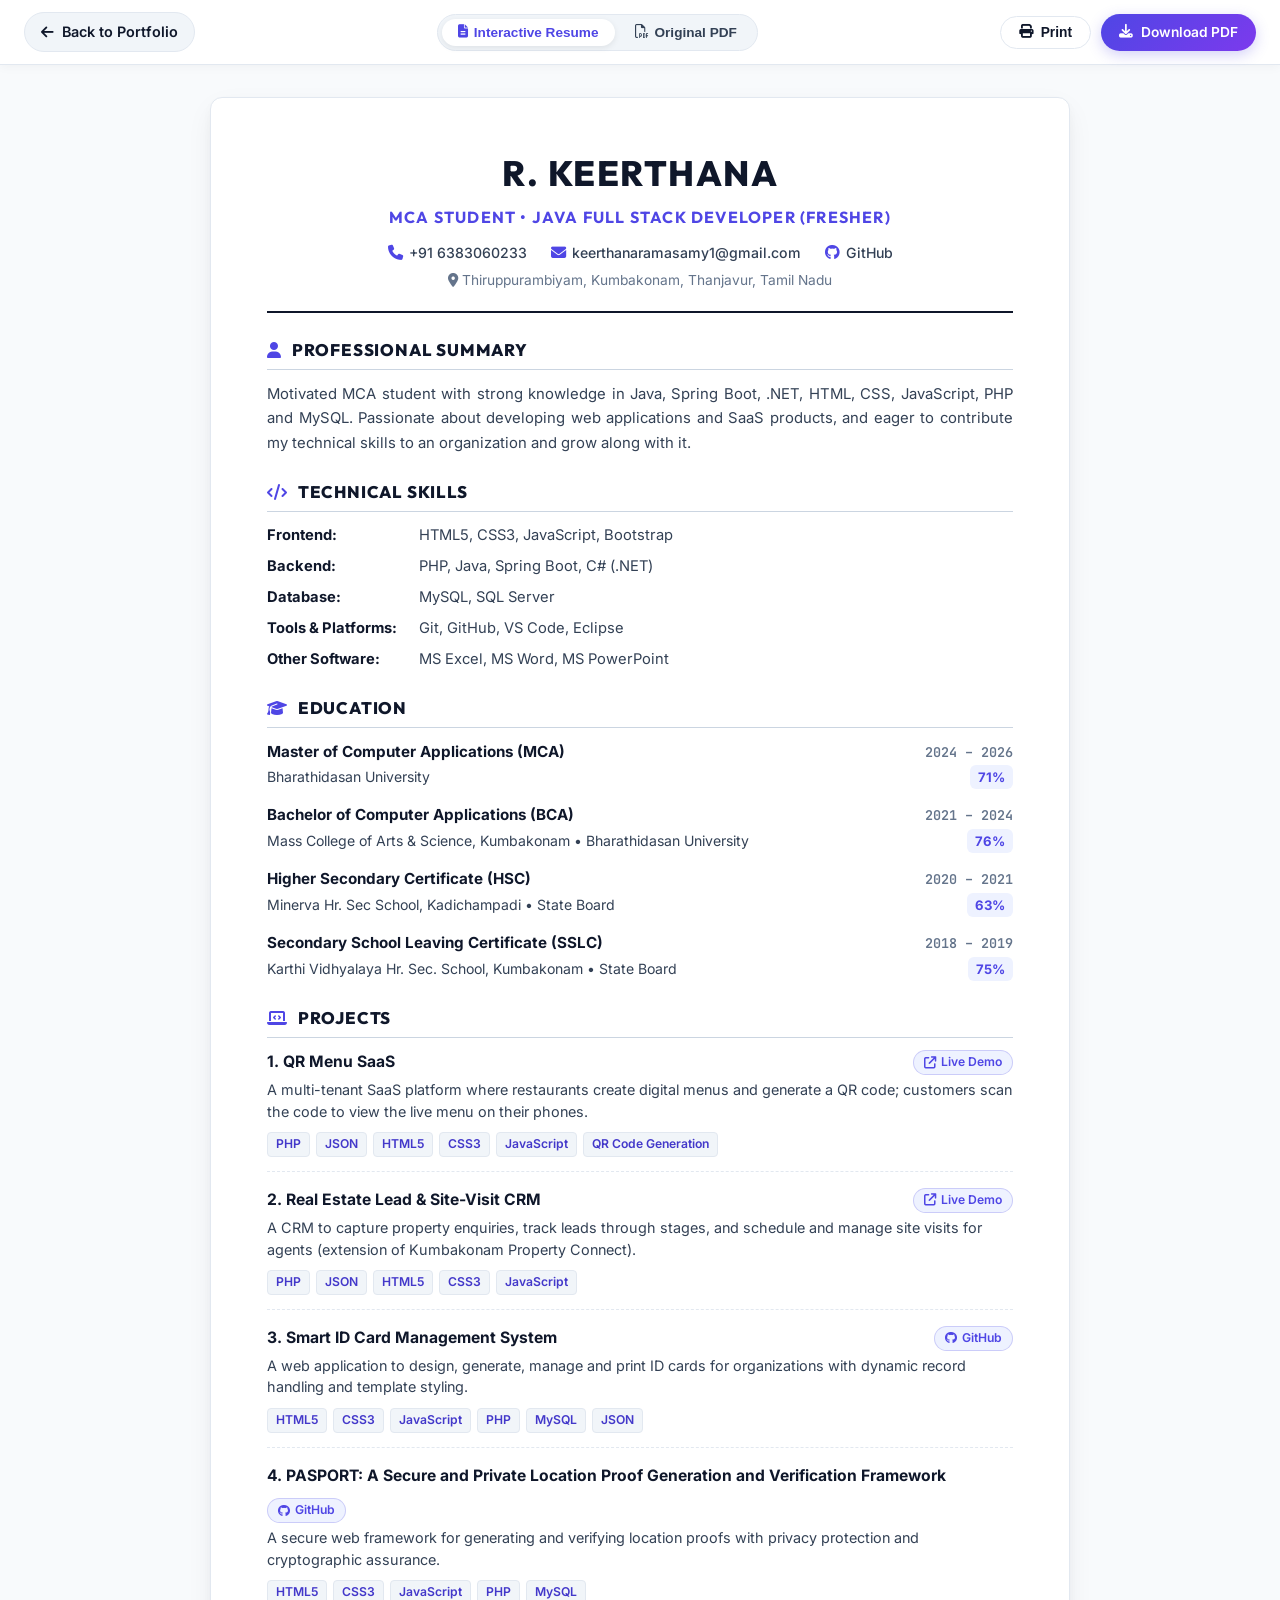
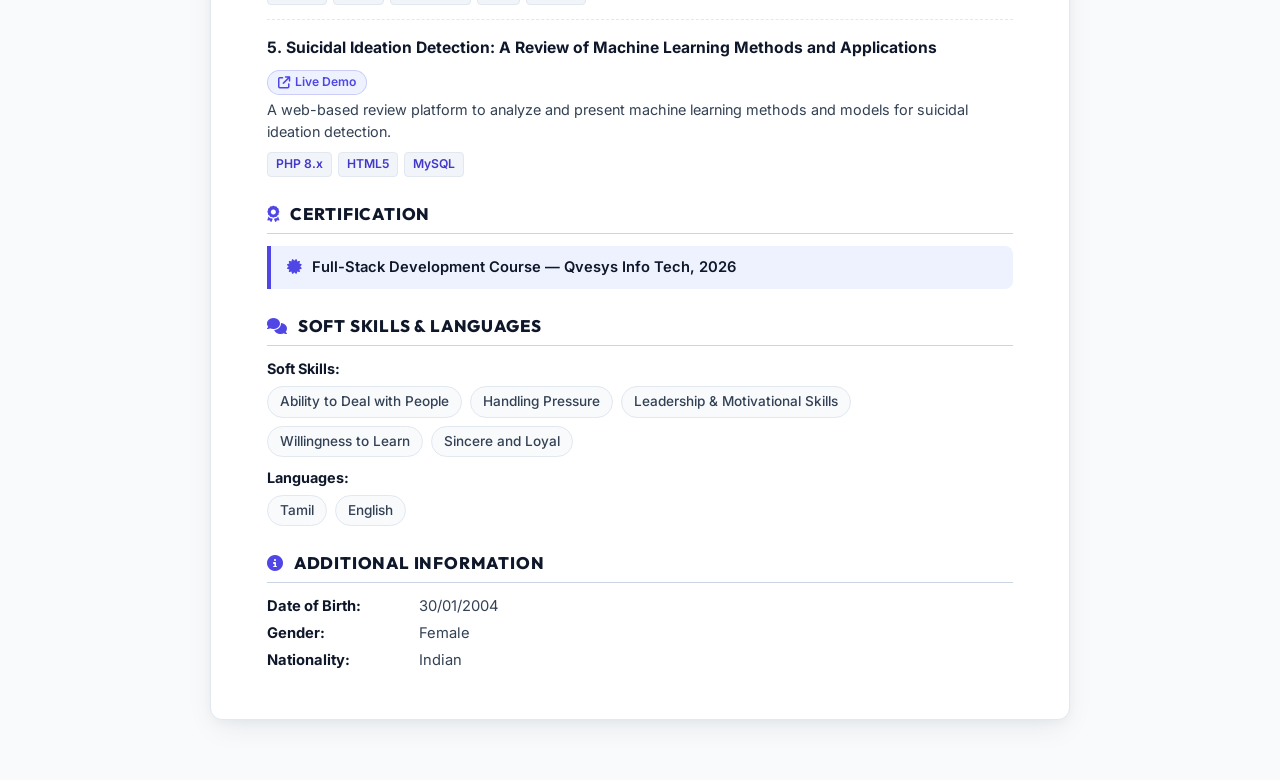
==== resume.html @ bbf3ba65 "first commit" ====
<!DOCTYPE html>
<html lang="en">

<head>
    <meta charset="UTF-8">
    <meta name="viewport" content="width=device-width, initial-scale=1.0">
    <title>R Keerthana — Resume | Java Full Stack Developer</title>

    <!-- Meta Description & SEO -->
    <meta name="description"
        content="Official Resume of R Keerthana - MCA Graduate & Java Full Stack Developer. View technical skills, academic projects, education, and credentials.">
    <meta name="author" content="R Keerthana">

    <!-- Fonts & Icons -->
    <link rel="preconnect" href="https://fonts.googleapis.com">
    <link rel="preconnect" href="https://fonts.gstatic.com" crossorigin>
    <link
        href="https://fonts.googleapis.com/css2?family=Outfit:wght@400;500;600;700;800&family=JetBrains+Mono:wght@400;500;600&family=Inter:wght@400;500;600;700&display=swap"
        rel="stylesheet">
    <link rel="stylesheet" href="https://cdnjs.cloudflare.com/ajax/libs/font-awesome/6.5.1/css/all.min.css">

    <style>
        :root {
            --primary: #4f46e5;
            --primary-dark: #4338ca;
            --primary-light: #eef2ff;
            --accent: #7c3aed;
            --text-main: #0f172a;
            --text-secondary: #334155;
            --text-muted: #64748b;
            --bg-page: #f8fafc;
            --bg-paper: #ffffff;
            --border-color: #e2e8f0;
            --border-strong: #cbd5e1;
            --tag-bg: #f1f5f9;
            --shadow-paper: 0 10px 30px -5px rgba(15, 23, 42, 0.08), 0 4px 12px -2px rgba(15, 23, 42, 0.04);
            --font-heading: 'Outfit', 'Inter', -apple-system, sans-serif;
            --font-body: 'Inter', -apple-system, sans-serif;
            --font-mono: 'JetBrains Mono', monospace;
        }

        * {
            box-sizing: border-box;
            margin: 0;
            padding: 0;
        }

        body {
            font-family: var(--font-body);
            color: var(--text-main);
            background-color: var(--bg-page);
            line-height: 1.55;
            -webkit-font-smoothing: antialiased;
        }

        /* Top Action Bar (Fixed / Sticky) */
        .resume-topbar {
            position: sticky;
            top: 0;
            z-index: 100;
            background: rgba(255, 255, 255, 0.95);
            backdrop-filter: blur(12px);
            -webkit-backdrop-filter: blur(12px);
            border-bottom: 1px solid var(--border-color);
            padding: 12px 24px;
            display: flex;
            align-items: center;
            justify-content: space-between;
            gap: 16px;
            box-shadow: 0 2px 10px rgba(0, 0, 0, 0.04);
        }

        .resume-nav-back {
            display: inline-flex;
            align-items: center;
            gap: 8px;
            text-decoration: none;
            color: var(--text-main);
            font-weight: 600;
            font-size: 0.9rem;
            padding: 8px 16px;
            border-radius: 999px;
            background: #f1f5f9;
            border: 1px solid var(--border-color);
            transition: all 0.2s ease;
        }

        .resume-nav-back:hover {
            background: var(--primary-light);
            color: var(--primary);
            border-color: var(--primary);
            transform: translateX(-2px);
        }

        .view-mode-tabs {
            display: inline-flex;
            background: #f1f5f9;
            padding: 4px;
            border-radius: 999px;
            border: 1px solid var(--border-color);
            gap: 4px;
        }

        .mode-tab-btn {
            border: none;
            background: transparent;
            padding: 6px 16px;
            border-radius: 999px;
            font-size: 0.85rem;
            font-weight: 600;
            color: var(--text-secondary);
            cursor: pointer;
            transition: all 0.2s ease;
            display: inline-flex;
            align-items: center;
            gap: 6px;
        }

        .mode-tab-btn.active {
            background: #ffffff;
            color: var(--primary);
            box-shadow: 0 2px 6px rgba(0, 0, 0, 0.08);
        }

        .resume-actions {
            display: flex;
            align-items: center;
            gap: 10px;
        }

        .btn-action {
            display: inline-flex;
            align-items: center;
            gap: 8px;
            font-size: 0.86rem;
            font-weight: 600;
            padding: 8px 18px;
            border-radius: 999px;
            text-decoration: none;
            cursor: pointer;
            border: none;
            transition: all 0.2s ease;
        }

        .btn-print {
            background: #ffffff;
            color: var(--text-main);
            border: 1px solid var(--border-color);
        }

        .btn-print:hover {
            background: #f8fafc;
            border-color: var(--text-muted);
        }

        .btn-download {
            background: linear-gradient(135deg, var(--primary) 0%, var(--accent) 100%);
            color: #ffffff;
            box-shadow: 0 4px 14px rgba(79, 70, 229, 0.25);
        }

        .btn-download:hover {
            opacity: 0.95;
            transform: translateY(-1px);
            box-shadow: 0 6px 18px rgba(79, 70, 229, 0.35);
        }

        /* Page Container */
        .resume-container {
            max-width: 900px;
            margin: 32px auto 60px;
            padding: 0 20px;
        }

        /* Document Paper */
        .resume-paper {
            background: var(--bg-paper);
            border-radius: 12px;
            box-shadow: var(--shadow-paper);
            border: 1px solid var(--border-color);
            padding: 48px 56px;
            position: relative;
        }

        /* Resume Header */
        .res-header {
            text-align: center;
            border-bottom: 2px solid #0f172a;
            padding-bottom: 20px;
            margin-bottom: 24px;
        }

        .res-name {
            font-family: var(--font-heading);
            font-size: 2.2rem;
            font-weight: 800;
            letter-spacing: 1.5px;
            color: #0f172a;
            text-transform: uppercase;
            margin-bottom: 4px;
        }

        .res-role {
            font-family: var(--font-heading);
            font-size: 1rem;
            font-weight: 700;
            color: var(--primary);
            letter-spacing: 1.2px;
            text-transform: uppercase;
            margin-bottom: 12px;
        }

        .res-contact-bar {
            display: flex;
            flex-wrap: wrap;
            align-items: center;
            justify-content: center;
            gap: 16px 24px;
            font-size: 0.88rem;
            color: var(--text-secondary);
        }

        .res-contact-item {
            display: inline-flex;
            align-items: center;
            gap: 6px;
            text-decoration: none;
            color: var(--text-secondary);
            font-weight: 500;
        }

        .res-contact-item i {
            color: var(--primary);
            font-size: 0.95rem;
        }

        a.res-contact-item:hover {
            color: var(--primary);
            text-decoration: underline;
        }

        .res-location {
            color: var(--text-muted);
            font-size: 0.86rem;
            margin-top: 6px;
        }

        /* Section Headings */
        .res-section {
            margin-bottom: 24px;
        }

        .res-section-title {
            font-family: var(--font-heading);
            font-size: 1.05rem;
            font-weight: 800;
            color: #0f172a;
            text-transform: uppercase;
            letter-spacing: 0.8px;
            display: flex;
            align-items: center;
            gap: 10px;
            border-bottom: 1.5px solid var(--border-strong);
            padding-bottom: 6px;
            margin-bottom: 12px;
        }

        .res-section-title i {
            color: var(--primary);
            font-size: 1rem;
        }

        .res-section-body {
            color: var(--text-secondary);
            font-size: 0.93rem;
        }

        /* Summary */
        .res-summary-text {
            line-height: 1.65;
            color: var(--text-secondary);
            font-size: 0.93rem;
            text-align: justify;
        }

        /* Technical Skills */
        .skills-grid {
            display: flex;
            flex-direction: column;
            gap: 8px;
        }

        .skill-row {
            display: grid;
            grid-template-columns: 140px 1fr;
            align-items: baseline;
            gap: 12px;
            font-size: 0.92rem;
        }

        .skill-category {
            font-weight: 700;
            color: #0f172a;
        }

        .skill-list {
            color: var(--text-secondary);
        }

        /* Education */
        .edu-item {
            margin-bottom: 14px;
        }

        .edu-item:last-child {
            margin-bottom: 0;
        }

        .edu-header {
            display: flex;
            justify-content: space-between;
            align-items: baseline;
            flex-wrap: wrap;
            gap: 4px;
            margin-bottom: 2px;
        }

        .edu-degree {
            font-weight: 700;
            color: #0f172a;
            font-size: 0.95rem;
        }

        .edu-dates {
            font-family: var(--font-mono);
            font-size: 0.84rem;
            color: var(--text-muted);
            font-weight: 600;
        }

        .edu-sub {
            display: flex;
            justify-content: space-between;
            align-items: center;
            font-size: 0.88rem;
            color: var(--text-secondary);
        }

        .edu-score {
            font-weight: 700;
            color: var(--primary);
            background: var(--primary-light);
            padding: 2px 8px;
            border-radius: 6px;
            font-size: 0.82rem;
        }

        /* Projects */
        .project-item {
            margin-bottom: 16px;
            padding-bottom: 14px;
            border-bottom: 1px dashed var(--border-color);
        }

        .project-item:last-child {
            margin-bottom: 0;
            padding-bottom: 0;
            border-bottom: none;
        }

        .proj-header-row {
            display: flex;
            align-items: center;
            justify-content: space-between;
            gap: 10px;
            margin-bottom: 4px;
            flex-wrap: wrap;
        }

        .proj-name {
            font-weight: 700;
            font-size: 0.98rem;
            color: #0f172a;
            margin-bottom: 0;
        }

        .proj-demo-link {
            display: inline-flex;
            align-items: center;
            gap: 5px;
            font-size: 0.76rem;
            font-weight: 600;
            color: var(--primary);
            background: var(--primary-light);
            border: 1px solid rgba(79, 70, 229, 0.22);
            padding: 2px 10px;
            border-radius: 999px;
            text-decoration: none;
            transition: all 0.2s ease;
        }

        .proj-demo-link:hover {
            background: var(--primary);
            color: #ffffff;
        }

        .proj-desc {
            font-size: 0.9rem;
            color: var(--text-secondary);
            margin-bottom: 6px;
            line-height: 1.5;
        }

        .proj-tech {
            font-size: 0.84rem;
            color: var(--text-muted);
        }

        .proj-tech strong {
            color: var(--text-main);
        }

        .proj-tech-badges {
            display: inline-flex;
            flex-wrap: wrap;
            gap: 6px;
            margin-top: 4px;
        }

        .tech-pill {
            display: inline-block;
            background: #f1f5f9;
            color: var(--primary-dark);
            font-size: 0.76rem;
            font-weight: 600;
            padding: 2px 8px;
            border-radius: 4px;
            border: 1px solid #e2e8f0;
        }

        /* Soft Skills & Extra Info */
        .info-list {
            list-style: none;
            display: flex;
            flex-wrap: wrap;
            gap: 8px;
        }

        .info-pill {
            background: #f8fafc;
            border: 1px solid var(--border-color);
            padding: 4px 12px;
            border-radius: 999px;
            font-size: 0.85rem;
            color: var(--text-secondary);
            font-weight: 500;
        }

        .cert-card {
            background: var(--primary-light);
            border-left: 4px solid var(--primary);
            padding: 10px 16px;
            border-radius: 0 8px 8px 0;
            font-weight: 600;
            font-size: 0.92rem;
            color: #0f172a;
        }

        /* PDF Viewer Container (Hidden by default, activated via tab) */
        .pdf-viewer-view {
            display: none;
            width: 100%;
            height: calc(100vh - 120px);
            min-height: 700px;
            border: 1px solid var(--border-color);
            border-radius: 12px;
            box-shadow: var(--shadow-paper);
            background: #ffffff;
            overflow: hidden;
        }

        .pdf-viewer-view iframe {
            width: 100%;
            height: 100%;
            border: none;
        }

        /* Responsive Breakpoints */
        @media (max-width: 768px) {
            .resume-topbar {
                flex-wrap: wrap;
                padding: 10px 16px;
            }

            .resume-paper {
                padding: 28px 20px;
            }

            .res-name {
                font-size: 1.6rem;
            }

            .res-contact-bar {
                flex-direction: column;
                gap: 8px;
            }

            .skill-row {
                grid-template-columns: 1fr;
                gap: 2px;
            }

            .view-mode-tabs {
                order: 3;
                width: 100%;
                justify-content: center;
            }
        }

        /* Print Mode Formatting */
        @media print {
            .resume-topbar {
                display: none !important;
            }

            body {
                background: #ffffff !important;
                color: #000000 !important;
            }

            .resume-container {
                max-width: 100% !important;
                margin: 0 !important;
                padding: 0 !important;
            }

            .resume-paper {
                box-shadow: none !important;
                border: none !important;
                padding: 0 !important;
                border-radius: 0 !important;
            }

            .pdf-viewer-view {
                display: none !important;
            }

            .interactive-view {
                display: block !important;
            }

            .tech-pill {
                border: 1px solid #ccc !important;
                background: transparent !important;
                color: #000 !important;
            }

            .res-section {
                page-break-inside: avoid;
            }
        }
    </style>
</head>

<body>

    <!-- Sticky Navigation & Action Toolbar -->
    <header class="resume-topbar">
        <a href="index.html" class="resume-nav-back">
            <i class="fa-solid fa-arrow-left"></i> Back to Portfolio
        </a>

        <!-- Switcher between Web View and Original PDF View -->
        <div class="view-mode-tabs">
            <button class="mode-tab-btn active" id="tab-web" onclick="switchMode('web')">
                <i class="fa-solid fa-file-lines"></i> Interactive Resume
            </button>
            <button class="mode-tab-btn" id="tab-pdf" onclick="switchMode('pdf')">
                <i class="fa-regular fa-file-pdf"></i> Original PDF
            </button>
        </div>

        <!-- Action Buttons -->
        <div class="resume-actions">
            <button class="btn-action btn-print" onclick="window.print()" title="Print Resume">
                <i class="fa-solid fa-print"></i> Print
            </button>
            <a href="Keerthana_R_Resume_Updated (1).pdf" download="Keerthana_R_Resume.pdf"
                class="btn-action btn-download" title="Download Official PDF">
                <i class="fa-solid fa-download"></i> Download PDF
            </a>
        </div>
    </header>

    <div class="resume-container">

        <!-- ================= 1. INTERACTIVE WEB RESUME ================= -->
        <main class="resume-paper interactive-view" id="interactive-resume-view">

            <!-- Header Section -->
            <header class="res-header">
                <h1 class="res-name">R. Keerthana</h1>
                <p class="res-role">MCA Student &bull; Java Full Stack Developer (Fresher)</p>
                <div class="res-contact-bar">
                    <a href="tel:+916383060233" class="res-contact-item">
                        <i class="fa-solid fa-phone"></i> +91 6383060233
                    </a>
                    <a href="mailto:keerthanaramasamy1@gmail.com" class="res-contact-item">
                        <i class="fa-solid fa-envelope"></i> keerthanaramasamy1@gmail.com
                    </a>
                    <a href="https://github.com/keerthanaramasamy3001-commits" target="_blank" class="res-contact-item">
                        <i class="fa-brands fa-github"></i> GitHub
                    </a>
                </div>
                <p class="res-location">
                    <i class="fa-solid fa-location-dot"></i> Thiruppurambiyam, Kumbakonam, Thanjavur, Tamil Nadu
                </p>
            </header>

            <!-- Professional Summary -->
            <section class="res-section">
                <h2 class="res-section-title">
                    <i class="fa-solid fa-user"></i> Professional Summary
                </h2>
                <div class="res-section-body">
                    <p class="res-summary-text">
                        Motivated MCA student with strong knowledge in Java, Spring Boot, .NET, HTML, CSS, JavaScript,
                        PHP
                        and MySQL. Passionate about developing web applications and SaaS products, and eager to
                        contribute
                        my technical skills to an organization and grow along with it.
                    </p>
                </div>
            </section>

            <!-- Technical Skills -->
            <section class="res-section">
                <h2 class="res-section-title">
                    <i class="fa-solid fa-code"></i> Technical Skills
                </h2>
                <div class="res-section-body">
                    <div class="skills-grid">
                        <div class="skill-row">
                            <span class="skill-category">Frontend:</span>
                            <span class="skill-list">HTML5, CSS3, JavaScript, Bootstrap</span>
                        </div>
                        <div class="skill-row">
                            <span class="skill-category">Backend:</span>
                            <span class="skill-list">PHP, Java, Spring Boot, C# (.NET)</span>
                        </div>
                        <div class="skill-row">
                            <span class="skill-category">Database:</span>
                            <span class="skill-list">MySQL, SQL Server</span>
                        </div>
                        <div class="skill-row">
                            <span class="skill-category">Tools &amp; Platforms:</span>
                            <span class="skill-list">Git, GitHub, VS Code, Eclipse</span>
                        </div>
                        <div class="skill-row">
                            <span class="skill-category">Other Software:</span>
                            <span class="skill-list">MS Excel, MS Word, MS PowerPoint</span>
                        </div>
                    </div>
                </div>
            </section>

            <!-- Education -->
            <section class="res-section">
                <h2 class="res-section-title">
                    <i class="fa-solid fa-graduation-cap"></i> Education
                </h2>
                <div class="res-section-body">

                    <div class="edu-item">
                        <div class="edu-header">
                            <span class="edu-degree">Master of Computer Applications (MCA)</span>
                            <span class="edu-dates">2024 – 2026</span>
                        </div>
                        <div class="edu-sub">
                            <span>Bharathidasan University</span>
                            <span class="edu-score">71%</span>
                        </div>
                    </div>

                    <div class="edu-item">
                        <div class="edu-header">
                            <span class="edu-degree">Bachelor of Computer Applications (BCA)</span>
                            <span class="edu-dates">2021 – 2024</span>
                        </div>
                        <div class="edu-sub">
                            <span>Mass College of Arts &amp; Science, Kumbakonam &bull; Bharathidasan University</span>
                            <span class="edu-score">76%</span>
                        </div>
                    </div>

                    <div class="edu-item">
                        <div class="edu-header">
                            <span class="edu-degree">Higher Secondary Certificate (HSC)</span>
                            <span class="edu-dates">2020 – 2021</span>
                        </div>
                        <div class="edu-sub">
                            <span>Minerva Hr. Sec School, Kadichampadi &bull; State Board</span>
                            <span class="edu-score">63%</span>
                        </div>
                    </div>

                    <div class="edu-item">
                        <div class="edu-header">
                            <span class="edu-degree">Secondary School Leaving Certificate (SSLC)</span>
                            <span class="edu-dates">2018 – 2019</span>
                        </div>
                        <div class="edu-sub">
                            <span>Karthi Vidhyalaya Hr. Sec. School, Kumbakonam &bull; State Board</span>
                            <span class="edu-score">75%</span>
                        </div>
                    </div>

                </div>
            </section>

            <!-- Projects -->
            <section class="res-section">
                <h2 class="res-section-title">
                    <i class="fa-solid fa-laptop-code"></i> Projects
                </h2>
                <div class="res-section-body">

                    <div class="project-item">
                        <div class="proj-header-row">
                            <h3 class="proj-name">1. QR Menu SaaS</h3>
                            <a href="https://keerthana01.freepage.cc/qr-menu/" target="_blank" class="proj-demo-link"
                                title="Open Live Demo">
                                <i class="fa-solid fa-arrow-up-right-from-square"></i> Live Demo
                            </a>
                        </div>
                        <p class="proj-desc">
                            A multi-tenant SaaS platform where restaurants create digital menus and generate a QR code;
                            customers scan the code to view the live menu on their phones.
                        </p>
                        <div class="proj-tech">
                            <div class="proj-tech-badges">
                                <span class="tech-pill">PHP</span>
                                <span class="tech-pill">JSON</span>
                                <span class="tech-pill">HTML5</span>
                                <span class="tech-pill">CSS3</span>
                                <span class="tech-pill">JavaScript</span>
                                <span class="tech-pill">QR Code Generation</span>
                            </div>
                        </div>
                    </div>

                    <div class="project-item">
                        <div class="proj-header-row">
                            <h3 class="proj-name">2. Real Estate Lead &amp; Site-Visit CRM</h3>
                            <a href="https://keerthana01.freepage.cc/realestatecrm/" target="_blank"
                                class="proj-demo-link" title="Open Live Demo">
                                <i class="fa-solid fa-arrow-up-right-from-square"></i> Live Demo
                            </a>
                        </div>
                        <p class="proj-desc">
                            A CRM to capture property enquiries, track leads through stages, and schedule and manage
                            site
                            visits for agents (extension of Kumbakonam Property Connect).
                        </p>
                        <div class="proj-tech">
                            <div class="proj-tech-badges">
                                <span class="tech-pill">PHP</span>
                                <span class="tech-pill">JSON</span>
                                <span class="tech-pill">HTML5</span>
                                <span class="tech-pill">CSS3</span>
                                <span class="tech-pill">JavaScript</span>
                            </div>
                        </div>
                    </div>

                    <div class="project-item">
                        <div class="proj-header-row">
                            <h3 class="proj-name">3. Smart ID Card Management System</h3>
                            <a href="https://github.com/keerthanaramasamy3001-commits/IDCARD-" target="_blank"
                                class="proj-demo-link" title="Open GitHub Repository">
                                <i class="fa-brands fa-github"></i> GitHub
                            </a>
                        </div>
                        <p class="proj-desc">
                            A web application to design, generate, manage and print ID cards for organizations with
                            dynamic record handling and template styling.
                        </p>
                        <div class="proj-tech">
                            <div class="proj-tech-badges">
                                <span class="tech-pill">HTML5</span>
                                <span class="tech-pill">CSS3</span>
                                <span class="tech-pill">JavaScript</span>
                                <span class="tech-pill">PHP</span>
                                <span class="tech-pill">MySQL</span>
                                <span class="tech-pill">JSON</span>
                            </div>
                        </div>
                    </div>

                    <div class="project-item">
                        <div class="proj-header-row">
                            <h3 class="proj-name">4. PASPORT: A Secure and Private Location Proof Generation and
                                Verification Framework</h3>
                            <a href="https://github.com/keerthanaramasamy3001-commits/passport" target="_blank"
                                class="proj-demo-link" title="Open GitHub Repository">
                                <i class="fa-brands fa-github"></i> GitHub
                            </a>
                        </div>
                        <p class="proj-desc">
                            A secure web framework for generating and verifying location proofs with privacy protection
                            and cryptographic assurance.
                        </p>
                        <div class="proj-tech">
                            <div class="proj-tech-badges">
                                <span class="tech-pill">HTML5</span>
                                <span class="tech-pill">CSS3</span>
                                <span class="tech-pill">JavaScript</span>
                                <span class="tech-pill">PHP</span>
                                <span class="tech-pill">MySQL</span>
                            </div>
                        </div>
                    </div>

                    <div class="project-item">
                        <div class="proj-header-row">
                            <h3 class="proj-name">5. Suicidal Ideation Detection: A Review of Machine Learning Methods
                                and
                                Applications</h3>
                            <a href="https://keerthana01.freepage.cc/project2/" target="_blank" class="proj-demo-link"
                                title="Open Live Demo">
                                <i class="fa-solid fa-arrow-up-right-from-square"></i> Live Demo
                            </a>
                        </div>
                        <p class="proj-desc">
                            A web-based review platform to analyze and present machine learning methods and models for
                            suicidal ideation detection.
                        </p>
                        <div class="proj-tech">
                            <div class="proj-tech-badges">
                                <span class="tech-pill">PHP 8.x</span>
                                <span class="tech-pill">HTML5</span>
                                <span class="tech-pill">MySQL</span>
                            </div>
                        </div>
                    </div>

                </div>
            </section>

            <!-- Certifications -->
            <section class="res-section">
                <h2 class="res-section-title">
                    <i class="fa-solid fa-award"></i> Certification
                </h2>
                <div class="res-section-body">
                    <div class="cert-card">
                        <i class="fa-solid fa-certificate" style="color: var(--primary); margin-right: 6px;"></i>
                        Full-Stack Development Course &mdash; Qvesys Info Tech, 2026
                    </div>
                </div>
            </section>

            <!-- Soft Skills & Languages -->
            <section class="res-section">
                <h2 class="res-section-title">
                    <i class="fa-solid fa-comments"></i> Soft Skills &amp; Languages
                </h2>
                <div class="res-section-body" style="display: flex; flex-direction: column; gap: 10px;">
                    <div>
                        <strong style="font-size: 0.9rem; color: #0f172a; display: block; margin-bottom: 6px;">Soft
                            Skills:</strong>
                        <div class="info-list">
                            <span class="info-pill">Ability to Deal with People</span>
                            <span class="info-pill">Handling Pressure</span>
                            <span class="info-pill">Leadership &amp; Motivational Skills</span>
                            <span class="info-pill">Willingness to Learn</span>
                            <span class="info-pill">Sincere and Loyal</span>
                        </div>
                    </div>
                    <div>
                        <strong
                            style="font-size: 0.9rem; color: #0f172a; display: block; margin-bottom: 6px;">Languages:</strong>
                        <div class="info-list">
                            <span class="info-pill">Tamil</span>
                            <span class="info-pill">English</span>
                        </div>
                    </div>
                </div>
            </section>

            <!-- Additional Information -->
            <section class="res-section" style="margin-bottom: 0;">
                <h2 class="res-section-title">
                    <i class="fa-solid fa-circle-info"></i> Additional Information
                </h2>
                <div class="res-section-body">
                    <div class="skill-row" style="margin-bottom: 4px;">
                        <span class="skill-category">Date of Birth:</span>
                        <span class="skill-list">30/01/2004</span>
                    </div>
                    <div class="skill-row" style="margin-bottom: 4px;">
                        <span class="skill-category">Gender:</span>
                        <span class="skill-list">Female</span>
                    </div>
                    <div class="skill-row">
                        <span class="skill-category">Nationality:</span>
                        <span class="skill-list">Indian</span>
                    </div>
                </div>
            </section>

        </main>

        <!-- ================= 2. ORIGINAL PDF VIEWER ================= -->
        <div class="pdf-viewer-view" id="pdf-resume-view">
            <iframe src="Keerthana_R_Resume_Updated%20(1).pdf#toolbar=1" title="Keerthana R Resume PDF Viewer"></iframe>
        </div>

    </div>

    <script>
        function switchMode(mode) {
            const webView = document.getElementById('interactive-resume-view');
            const pdfView = document.getElementById('pdf-resume-view');
            const tabWeb = document.getElementById('tab-web');
            const tabPdf = document.getElementById('tab-pdf');

            if (mode === 'pdf') {
                webView.style.display = 'none';
                pdfView.style.display = 'block';
                tabPdf.classList.add('active');
                tabWeb.classList.remove('active');
            } else {
                pdfView.style.display = 'none';
                webView.style.display = 'block';
                tabWeb.classList.add('active');
                tabPdf.classList.remove('active');
            }
        }
    </script>

</body>

</html>
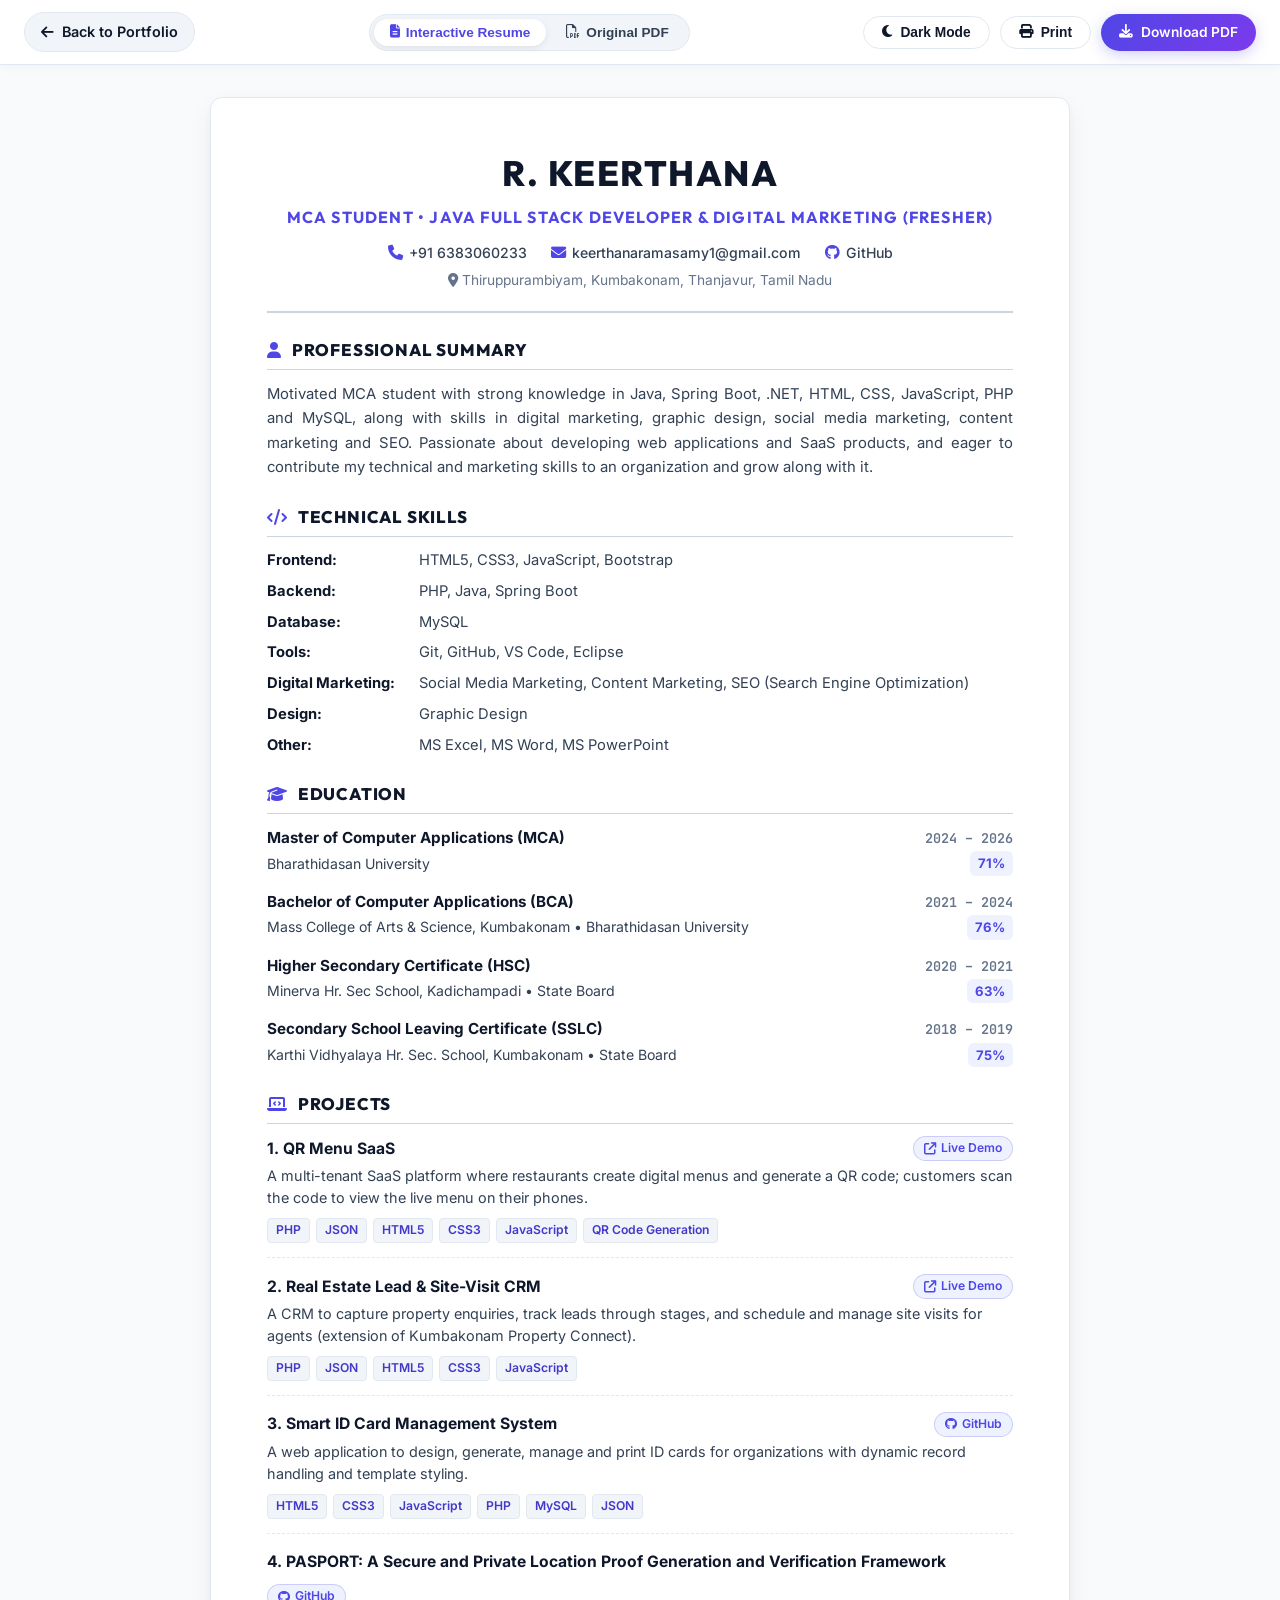
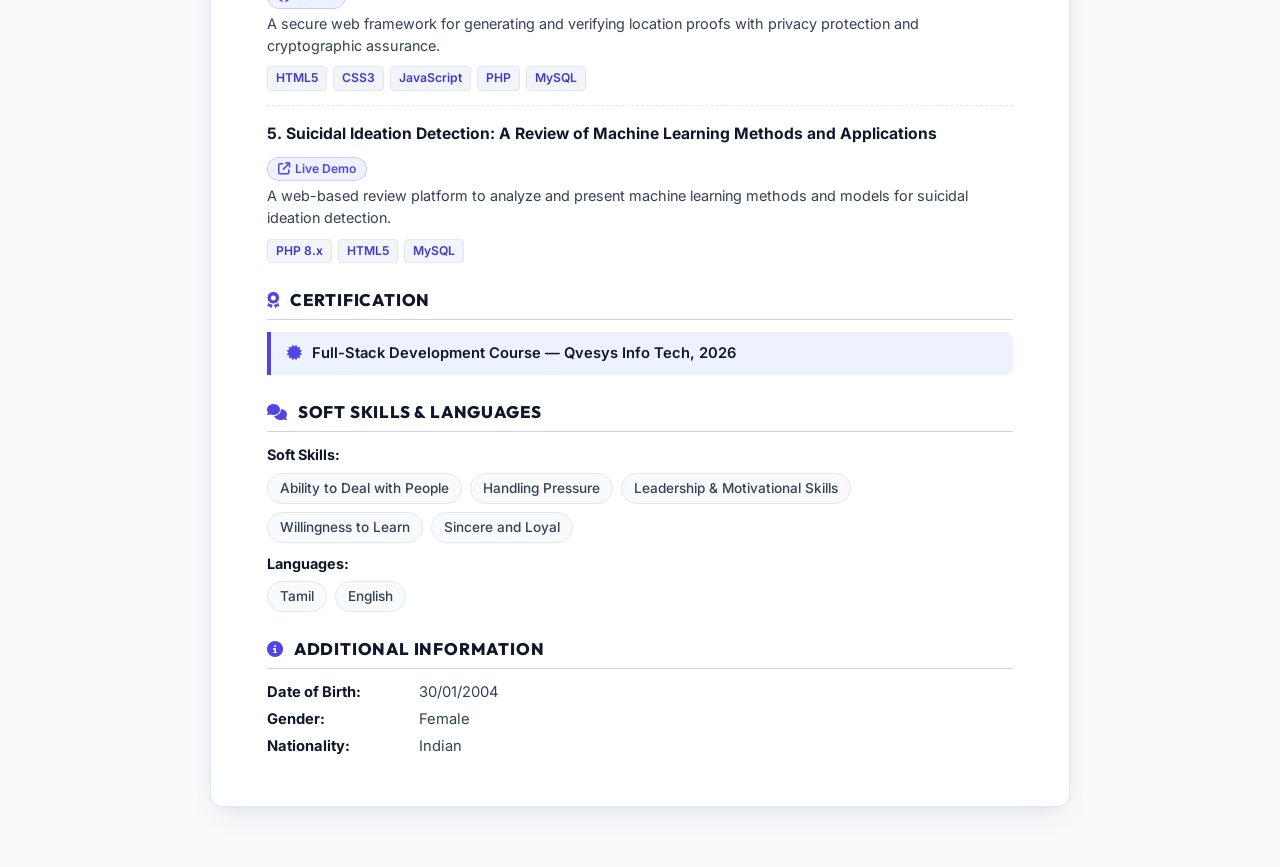
==== commit dc6e0895: "Enhance resume with digital marketing skills and theme toggle Updated the resume to include digital " ====
--- a/resume.html
+++ b/resume.html
@@ -4,11 +4,11 @@
 <head>
     <meta charset="UTF-8">
     <meta name="viewport" content="width=device-width, initial-scale=1.0">
-    <title>R Keerthana — Resume | Java Full Stack Developer</title>
+    <title>R Keerthana — Resume | Java Full Stack Developer &amp; Digital Marketing</title>
 
     <!-- Meta Description & SEO -->
     <meta name="description"
-        content="Official Resume of R Keerthana - MCA Graduate & Java Full Stack Developer. View technical skills, academic projects, education, and credentials.">
+        content="Official Resume of R Keerthana - MCA Student, Java Full Stack Developer & Digital Marketing (Fresher). View technical skills, academic projects, education, and credentials.">
     <meta name="author" content="R Keerthana">
 
     <!-- Fonts & Icons -->
@@ -19,8 +19,19 @@
         rel="stylesheet">
     <link rel="stylesheet" href="https://cdnjs.cloudflare.com/ajax/libs/font-awesome/6.5.1/css/all.min.css">
 
+    <script>
+        (function () {
+            try {
+                var theme = localStorage.getItem('keerthana-theme') ||
+                    (window.matchMedia && window.matchMedia('(prefers-color-scheme: dark)').matches ? 'dark' : 'light');
+                document.documentElement.setAttribute('data-theme', theme);
+            } catch (e) { }
+        })();
+    </script>
+
     <style>
-        :root {
+        :root,
+        [data-theme="light"] {
             --primary: #4f46e5;
             --primary-dark: #4338ca;
             --primary-light: #eef2ff;
@@ -39,6 +50,22 @@
             --font-mono: 'JetBrains Mono', monospace;
         }
 
+        [data-theme="dark"] {
+            --primary: #818cf8;
+            --primary-dark: #a5b4fc;
+            --primary-light: rgba(99, 102, 241, 0.18);
+            --accent: #c084fc;
+            --text-main: #f8fafc;
+            --text-secondary: #cbd5e1;
+            --text-muted: #94a3b8;
+            --bg-page: #0b0f19;
+            --bg-paper: #111827;
+            --border-color: #1f293d;
+            --border-strong: #334155;
+            --tag-bg: #1e293b;
+            --shadow-paper: 0 16px 40px -10px rgba(0, 0, 0, 0.55), 0 4px 14px -2px rgba(0, 0, 0, 0.35);
+        }
+
         * {
             box-sizing: border-box;
             margin: 0;
@@ -51,6 +78,7 @@
             background-color: var(--bg-page);
             line-height: 1.55;
             -webkit-font-smoothing: antialiased;
+            transition: background-color 0.25s ease, color 0.25s ease;
         }
 
         /* Top Action Bar (Fixed / Sticky) */
@@ -68,6 +96,13 @@
             justify-content: space-between;
             gap: 16px;
             box-shadow: 0 2px 10px rgba(0, 0, 0, 0.04);
+            transition: background-color 0.25s ease, border-color 0.25s ease, box-shadow 0.25s ease;
+        }
+
+        [data-theme="dark"] .resume-topbar {
+            background: rgba(17, 24, 39, 0.95);
+            border-bottom: 1px solid var(--border-color);
+            box-shadow: 0 4px 20px rgba(0, 0, 0, 0.45);
         }
 
         .resume-nav-back {
@@ -85,6 +120,12 @@
             transition: all 0.2s ease;
         }
 
+        [data-theme="dark"] .resume-nav-back {
+            background: #1e293b;
+            color: var(--text-main);
+            border-color: var(--border-color);
+        }
+
         .resume-nav-back:hover {
             background: var(--primary-light);
             color: var(--primary);
@@ -99,6 +140,12 @@
             border-radius: 999px;
             border: 1px solid var(--border-color);
             gap: 4px;
+            transition: background-color 0.25s ease, border-color 0.25s ease;
+        }
+
+        [data-theme="dark"] .view-mode-tabs {
+            background: #1e293b;
+            border-color: var(--border-color);
         }
 
         .mode-tab-btn {
@@ -116,10 +163,20 @@
             gap: 6px;
         }
 
+        [data-theme="dark"] .mode-tab-btn {
+            color: var(--text-muted);
+        }
+
         .mode-tab-btn.active {
             background: #ffffff;
             color: var(--primary);
             box-shadow: 0 2px 6px rgba(0, 0, 0, 0.08);
+        }
+
+        [data-theme="dark"] .mode-tab-btn.active {
+            background: #111827;
+            color: var(--primary);
+            box-shadow: 0 2px 8px rgba(0, 0, 0, 0.35);
         }
 
         .resume-actions {
@@ -142,6 +199,31 @@
             transition: all 0.2s ease;
         }
 
+        /* Theme Toggle Button */
+        .btn-theme-toggle {
+            background: #ffffff;
+            color: var(--text-main);
+            border: 1px solid var(--border-color);
+        }
+
+        .btn-theme-toggle:hover {
+            background: #f1f5f9;
+            border-color: var(--text-muted);
+            transform: translateY(-1px);
+        }
+
+        [data-theme="dark"] .btn-theme-toggle {
+            background: #1e293b;
+            color: #fbbf24;
+            border-color: var(--border-color);
+        }
+
+        [data-theme="dark"] .btn-theme-toggle:hover {
+            background: #334155;
+            color: #fde047;
+            border-color: #475569;
+        }
+
         .btn-print {
             background: #ffffff;
             color: var(--text-main);
@@ -150,6 +232,17 @@
 
         .btn-print:hover {
             background: #f8fafc;
+            border-color: var(--text-muted);
+        }
+
+        [data-theme="dark"] .btn-print {
+            background: #1e293b;
+            color: var(--text-main);
+            border-color: var(--border-color);
+        }
+
+        [data-theme="dark"] .btn-print:hover {
+            background: #334155;
             border-color: var(--text-muted);
         }
 
@@ -185,7 +278,7 @@
         /* Resume Header */
         .res-header {
             text-align: center;
-            border-bottom: 2px solid #0f172a;
+            border-bottom: 2px solid var(--border-strong);
             padding-bottom: 20px;
             margin-bottom: 24px;
         }
@@ -195,7 +288,7 @@
             font-size: 2.2rem;
             font-weight: 800;
             letter-spacing: 1.5px;
-            color: #0f172a;
+            color: var(--text-main);
             text-transform: uppercase;
             margin-bottom: 4px;
         }
@@ -254,7 +347,7 @@
             font-family: var(--font-heading);
             font-size: 1.05rem;
             font-weight: 800;
-            color: #0f172a;
+            color: var(--text-main);
             text-transform: uppercase;
             letter-spacing: 0.8px;
             display: flex;
@@ -300,7 +393,7 @@
 
         .skill-category {
             font-weight: 700;
-            color: #0f172a;
+            color: var(--text-main);
         }
 
         .skill-list {
@@ -327,7 +420,7 @@
 
         .edu-degree {
             font-weight: 700;
-            color: #0f172a;
+            color: var(--text-main);
             font-size: 0.95rem;
         }
 
@@ -380,7 +473,7 @@
         .proj-name {
             font-weight: 700;
             font-size: 0.98rem;
-            color: #0f172a;
+            color: var(--text-main);
             margin-bottom: 0;
         }
 
@@ -438,6 +531,12 @@
             border: 1px solid #e2e8f0;
         }
 
+        [data-theme="dark"] .tech-pill {
+            background: #1e293b;
+            color: #c7d2fe;
+            border-color: #334155;
+        }
+
         /* Soft Skills & Extra Info */
         .info-list {
             list-style: none;
@@ -456,6 +555,12 @@
             font-weight: 500;
         }
 
+        [data-theme="dark"] .info-pill {
+            background: #1e293b;
+            border-color: var(--border-color);
+            color: var(--text-secondary);
+        }
+
         .cert-card {
             background: var(--primary-light);
             border-left: 4px solid var(--primary);
@@ -463,7 +568,29 @@
             border-radius: 0 8px 8px 0;
             font-weight: 600;
             font-size: 0.92rem;
-            color: #0f172a;
+            color: var(--text-main);
+        }
+
+        [data-theme="dark"] .cert-card {
+            background: rgba(99, 102, 241, 0.15);
+            border-left-color: var(--primary);
+            color: var(--text-main);
+        }
+
+        [data-theme="dark"] .edu-score {
+            color: #c7d2fe;
+            background: rgba(99, 102, 241, 0.22);
+        }
+
+        [data-theme="dark"] .proj-demo-link {
+            background: rgba(99, 102, 241, 0.18);
+            color: #c7d2fe;
+            border-color: rgba(129, 140, 248, 0.35);
+        }
+
+        [data-theme="dark"] .proj-demo-link:hover {
+            background: var(--primary);
+            color: #ffffff;
         }
 
         /* PDF Viewer Container (Hidden by default, activated via tab) */
@@ -479,6 +606,11 @@
             overflow: hidden;
         }
 
+        [data-theme="dark"] .pdf-viewer-view {
+            background: #111827;
+            border-color: var(--border-color);
+        }
+
         .pdf-viewer-view iframe {
             width: 100%;
             height: 100%;
@@ -582,6 +714,11 @@
 
         <!-- Action Buttons -->
         <div class="resume-actions">
+            <button class="btn-action btn-theme-toggle" id="theme-toggle-btn" onclick="toggleTheme()"
+                title="Toggle Dark / Light Mode" aria-label="Toggle Theme">
+                <i class="fa-solid fa-moon" id="theme-toggle-icon"></i>
+                <span id="theme-toggle-text">Dark Mode</span>
+            </button>
             <button class="btn-action btn-print" onclick="window.print()" title="Print Resume">
                 <i class="fa-solid fa-print"></i> Print
             </button>
@@ -600,7 +737,7 @@
             <!-- Header Section -->
             <header class="res-header">
                 <h1 class="res-name">R. Keerthana</h1>
-                <p class="res-role">MCA Student &bull; Java Full Stack Developer (Fresher)</p>
+                <p class="res-role">MCA Student &bull; Java Full Stack Developer &amp; Digital Marketing (Fresher)</p>
                 <div class="res-contact-bar">
                     <a href="tel:+916383060233" class="res-contact-item">
                         <i class="fa-solid fa-phone"></i> +91 6383060233
@@ -624,11 +761,7 @@
                 </h2>
                 <div class="res-section-body">
                     <p class="res-summary-text">
-                        Motivated MCA student with strong knowledge in Java, Spring Boot, .NET, HTML, CSS, JavaScript,
-                        PHP
-                        and MySQL. Passionate about developing web applications and SaaS products, and eager to
-                        contribute
-                        my technical skills to an organization and grow along with it.
+                        Motivated MCA student with strong knowledge in Java, Spring Boot, .NET, HTML, CSS, JavaScript, PHP and MySQL, along with skills in digital marketing, graphic design, social media marketing, content marketing and SEO. Passionate about developing web applications and SaaS products, and eager to contribute my technical and marketing skills to an organization and grow along with it.
                     </p>
                 </div>
             </section>
@@ -646,18 +779,26 @@
                         </div>
                         <div class="skill-row">
                             <span class="skill-category">Backend:</span>
-                            <span class="skill-list">PHP, Java, Spring Boot, C# (.NET)</span>
+                            <span class="skill-list">PHP, Java, Spring Boot</span>
                         </div>
                         <div class="skill-row">
                             <span class="skill-category">Database:</span>
-                            <span class="skill-list">MySQL, SQL Server</span>
+                            <span class="skill-list">MySQL</span>
                         </div>
                         <div class="skill-row">
-                            <span class="skill-category">Tools &amp; Platforms:</span>
+                            <span class="skill-category">Tools:</span>
                             <span class="skill-list">Git, GitHub, VS Code, Eclipse</span>
                         </div>
                         <div class="skill-row">
-                            <span class="skill-category">Other Software:</span>
+                            <span class="skill-category">Digital Marketing:</span>
+                            <span class="skill-list">Social Media Marketing, Content Marketing, SEO (Search Engine Optimization)</span>
+                        </div>
+                        <div class="skill-row">
+                            <span class="skill-category">Design:</span>
+                            <span class="skill-list">Graphic Design</span>
+                        </div>
+                        <div class="skill-row">
+                            <span class="skill-category">Other:</span>
                             <span class="skill-list">MS Excel, MS Word, MS PowerPoint</span>
                         </div>
                     </div>
@@ -867,7 +1008,8 @@
                 </h2>
                 <div class="res-section-body" style="display: flex; flex-direction: column; gap: 10px;">
                     <div>
-                        <strong style="font-size: 0.9rem; color: #0f172a; display: block; margin-bottom: 6px;">Soft
+                        <strong
+                            style="font-size: 0.9rem; color: var(--text-main); display: block; margin-bottom: 6px;">Soft
                             Skills:</strong>
                         <div class="info-list">
                             <span class="info-pill">Ability to Deal with People</span>
@@ -879,7 +1021,7 @@
                     </div>
                     <div>
                         <strong
-                            style="font-size: 0.9rem; color: #0f172a; display: block; margin-bottom: 6px;">Languages:</strong>
+                            style="font-size: 0.9rem; color: var(--text-main); display: block; margin-bottom: 6px;">Languages:</strong>
                         <div class="info-list">
                             <span class="info-pill">Tamil</span>
                             <span class="info-pill">English</span>
@@ -937,8 +1079,44 @@
                 tabPdf.classList.remove('active');
             }
         }
+
+        function getStoredTheme() {
+            return localStorage.getItem('keerthana-theme') ||
+                (window.matchMedia && window.matchMedia('(prefers-color-scheme: dark)').matches ? 'dark' : 'light');
+        }
+
+        function applyTheme(theme) {
+            document.documentElement.setAttribute('data-theme', theme);
+            try {
+                localStorage.setItem('keerthana-theme', theme);
+            } catch (e) { }
+
+            const icon = document.getElementById('theme-toggle-icon');
+            const text = document.getElementById('theme-toggle-text');
+            if (icon && text) {
+                if (theme === 'dark') {
+                    icon.className = 'fa-solid fa-sun';
+                    text.textContent = 'Light Mode';
+                } else {
+                    icon.className = 'fa-solid fa-moon';
+                    text.textContent = 'Dark Mode';
+                }
+            }
+        }
+
+        function toggleTheme() {
+            const current = document.documentElement.getAttribute('data-theme') || 'light';
+            const next = current === 'dark' ? 'light' : 'dark';
+            applyTheme(next);
+        }
+
+        // Initialize theme UI once DOM is ready
+        document.addEventListener('DOMContentLoaded', function () {
+            applyTheme(getStoredTheme());
+        });
+        applyTheme(getStoredTheme());
     </script>
 
 </body>
 
-</html>+</html>
